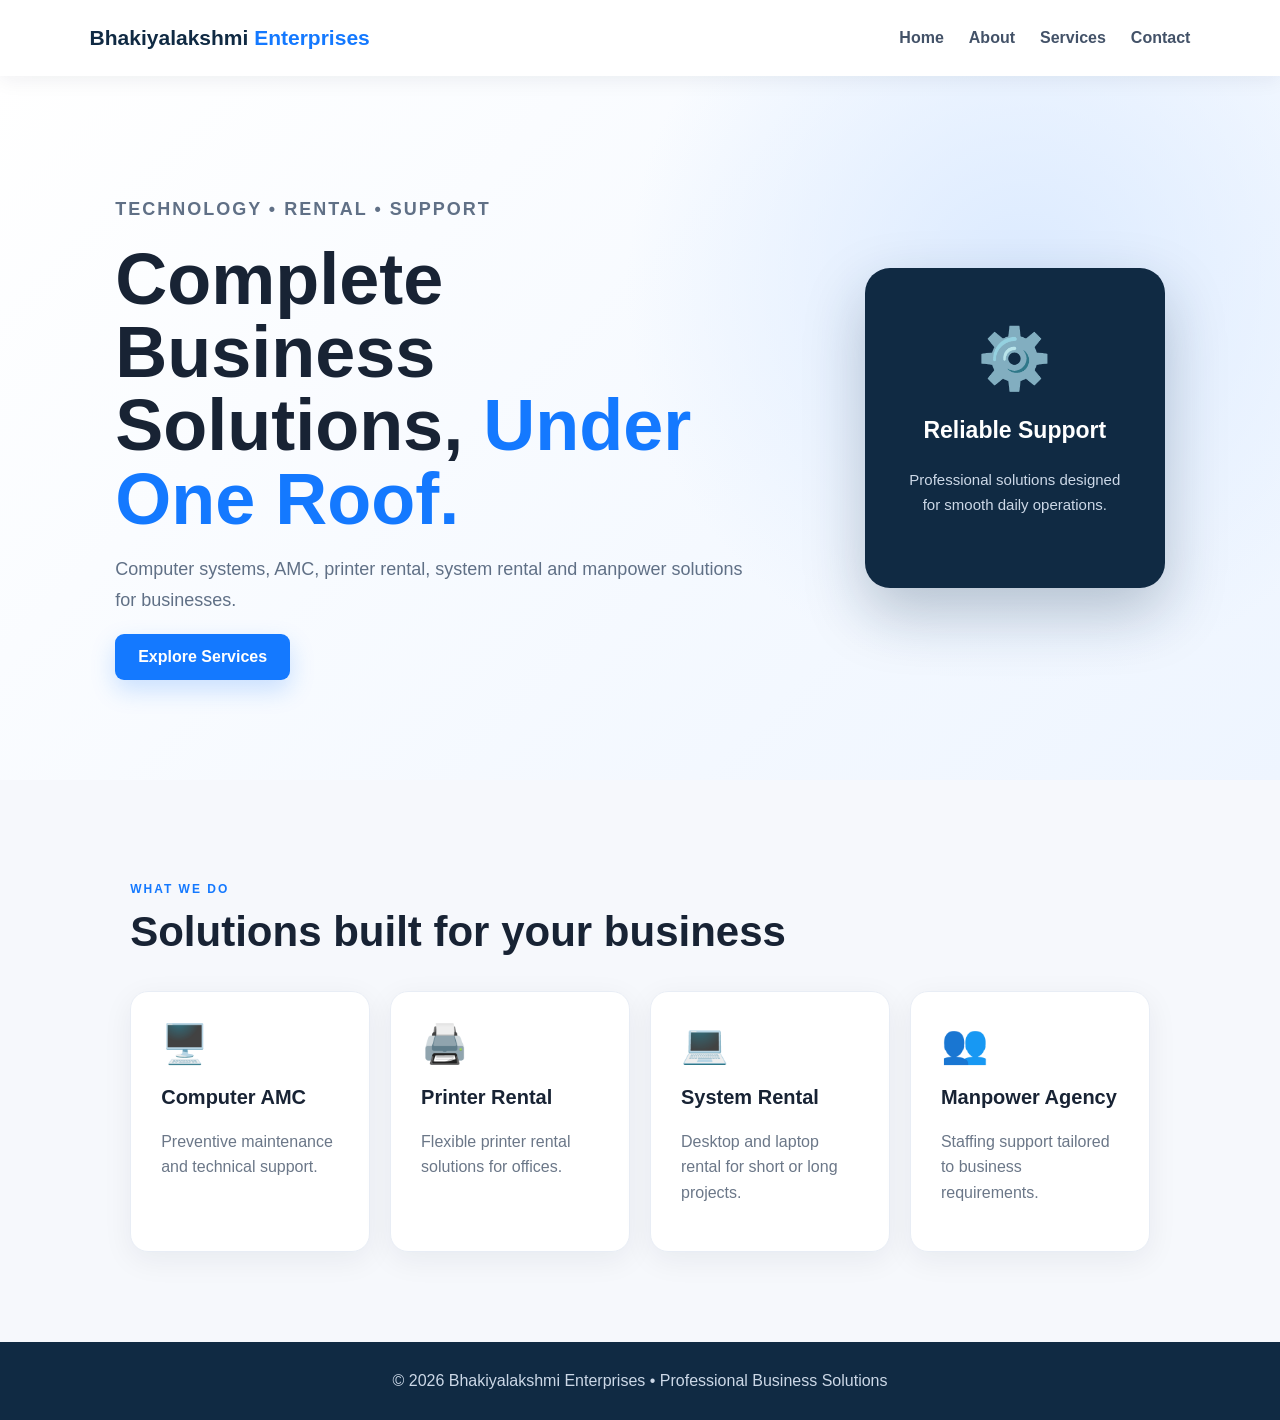
==== index.html @ 9bfa5f1c "Add files via upload" ====
<!DOCTYPE html>
<html lang="en"><head><meta charset="UTF-8"><meta name="viewport" content="width=device-width,initial-scale=1.0">
<title>Bhakiyalakshmi Enterprises | Business Solutions</title><link rel="stylesheet" href="style.css"></head>
<body>
<nav><div class="logo">Bhakiyalakshmi <span>Enterprises</span></div><div class="links">
<a href="index.html">Home</a><a href="about.html">About</a><a href="services.html">Services</a><a href="contact.html">Contact</a></div></nav>
<section class="hero"><div class="hero-text"><p class="eyebrow">TECHNOLOGY • RENTAL • SUPPORT</p><h1>Complete Business Solutions, <span>Under One Roof.</span></h1>
<p>Computer systems, AMC, printer rental, system rental and manpower solutions for businesses.</p><a class="btn" href="services.html">Explore Services</a></div><div class="hero-card">⚙️<h3>Reliable Support</h3><p>Professional solutions designed for smooth daily operations.</p></div></section>
<section class="section"><p class="eyebrow">WHAT WE DO</p><h2>Solutions built for your business</h2><div class="grid">
<a class="service" href="computer-amc.html"><div>🖥️</div><h3>Computer AMC</h3><p>Preventive maintenance and technical support.</p></a>
<a class="service" href="printer-rental.html"><div>🖨️</div><h3>Printer Rental</h3><p>Flexible printer rental solutions for offices.</p></a>
<a class="service" href="system-rental.html"><div>💻</div><h3>System Rental</h3><p>Desktop and laptop rental for short or long projects.</p></a>
<a class="service" href="manpower.html"><div>👥</div><h3>Manpower Agency</h3><p>Staffing support tailored to business requirements.</p></a></div></section>
<footer>© 2026 Bhakiyalakshmi Enterprises • Professional Business Solutions</footer>
<script src="script.js"></script></body></html>
---- style.css ----
*{box-sizing:border-box}html{scroll-behavior:smooth}body{margin:0;font-family:Inter,Arial,sans-serif;color:#182334;background:#f6f8fc}nav{height:76px;display:flex;align-items:center;justify-content:space-between;padding:0 7%;background:#fff;position:sticky;top:0;z-index:5;box-shadow:0 3px 20px #17203312}.logo{font-size:21px;font-weight:800;color:#102a43}.logo span{color:#1479ff}.links{display:flex;gap:25px}.links a{text-decoration:none;color:#435268;font-weight:600}.links a:hover{color:#1479ff}.hero{min-height:650px;padding:100px 9%;display:flex;align-items:center;justify-content:space-between;background:radial-gradient(circle at 80% 30%,#dbeaff,transparent 35%),linear-gradient(135deg,#fff,#eef5ff);overflow:hidden}.hero-text{max-width:650px;animation:up .8s ease}.eyebrow{letter-spacing:2px;font-size:12px;font-weight:800;color:#1479ff}.hero h1,.page h1{font-size:clamp(42px,6vw,72px);line-height:1.02;margin:15px 0}.hero h1 span{color:#1479ff}.hero p,.page>p{font-size:18px;line-height:1.7;color:#607086}.btn{display:inline-block;background:#1479ff;color:white;padding:14px 23px;border-radius:9px;text-decoration:none;font-weight:700;box-shadow:0 10px 25px #1479ff35;transition:.25s}.btn:hover{transform:translateY(-3px)}.hero-card{width:300px;padding:55px 35px;border-radius:25px;background:#102a43;color:#fff;box-shadow:0 25px 60px #102a4340;animation:float 3s ease-in-out infinite;text-align:center;font-size:60px}.hero-card h3{font-size:23px}.hero-card p{font-size:15px;color:#ccd8e7}.section,.page{padding:90px 9%;max-width:1250px;margin:auto}.section h2{font-size:42px;margin-top:5px}.grid{display:grid;grid-template-columns:repeat(4,1fr);gap:20px;margin-top:35px}.service{background:#fff;padding:30px;border-radius:18px;text-decoration:none;color:inherit;box-shadow:0 8px 30px #17203310;transition:.3s;border:1px solid #e8edf5}.service:hover{transform:translateY(-8px);box-shadow:0 20px 45px #1479ff20}.service div{font-size:38px}.service h3{font-size:20px}.service p{color:#6b7788;line-height:1.6}.detail{min-height:calc(100vh - 76px);padding:90px 10%;display:grid;grid-template-columns:1fr 1.3fr;gap:70px;align-items:center}.detail h1{font-size:54px;line-height:1.05}.detail p,.detail li{font-size:18px;line-height:1.8;color:#64748b}.visual{height:380px;border-radius:30px;background:linear-gradient(145deg,#102a43,#1479ff);display:grid;place-items:center;font-size:130px;box-shadow:0 30px 70px #102a4335;animation:float 3s ease-in-out infinite}.highlight,.contact-box{margin-top:35px;padding:30px;border-radius:18px;background:#fff;box-shadow:0 10px 35px #17203310}.highlight h2{margin-top:0}footer{text-align:center;padding:30px;background:#102a43;color:#ccd8e7}@keyframes up{from{opacity:0;transform:translateY(30px)}to{opacity:1;transform:none}}@keyframes float{50%{transform:translateY(-12px)}}@media(max-width:800px){.links{gap:10px;font-size:13px}.hero,.detail{display:block;padding:70px 7%}.hero-card{margin:50px auto 0}.grid{grid-template-columns:1fr 1fr}.detail .visual{margin-bottom:45px;height:280px}.detail h1{font-size:42px}}@media(max-width:500px){nav{padding:0 4%;}.logo{font-size:16px}.links{gap:8px;font-size:11px}.grid{grid-template-columns:1fr}.hero h1,.page h1{font-size:43px}}
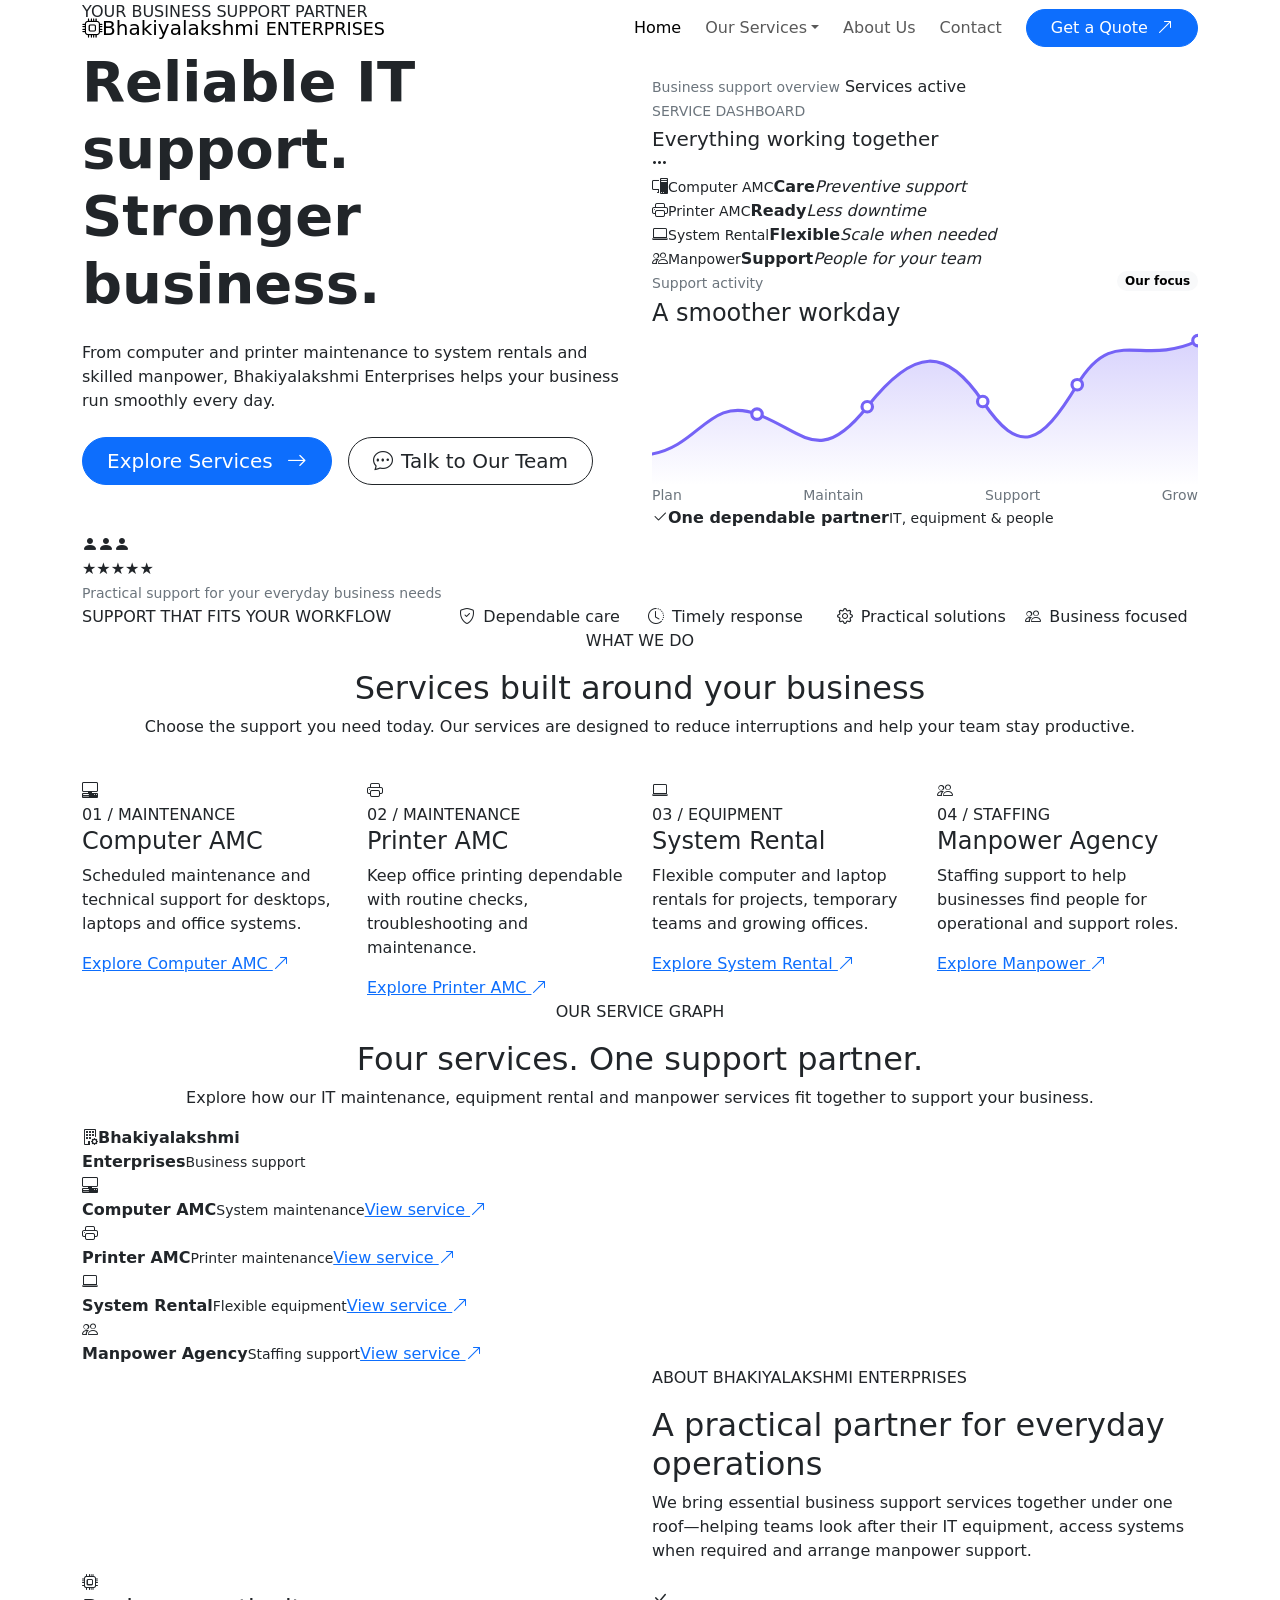
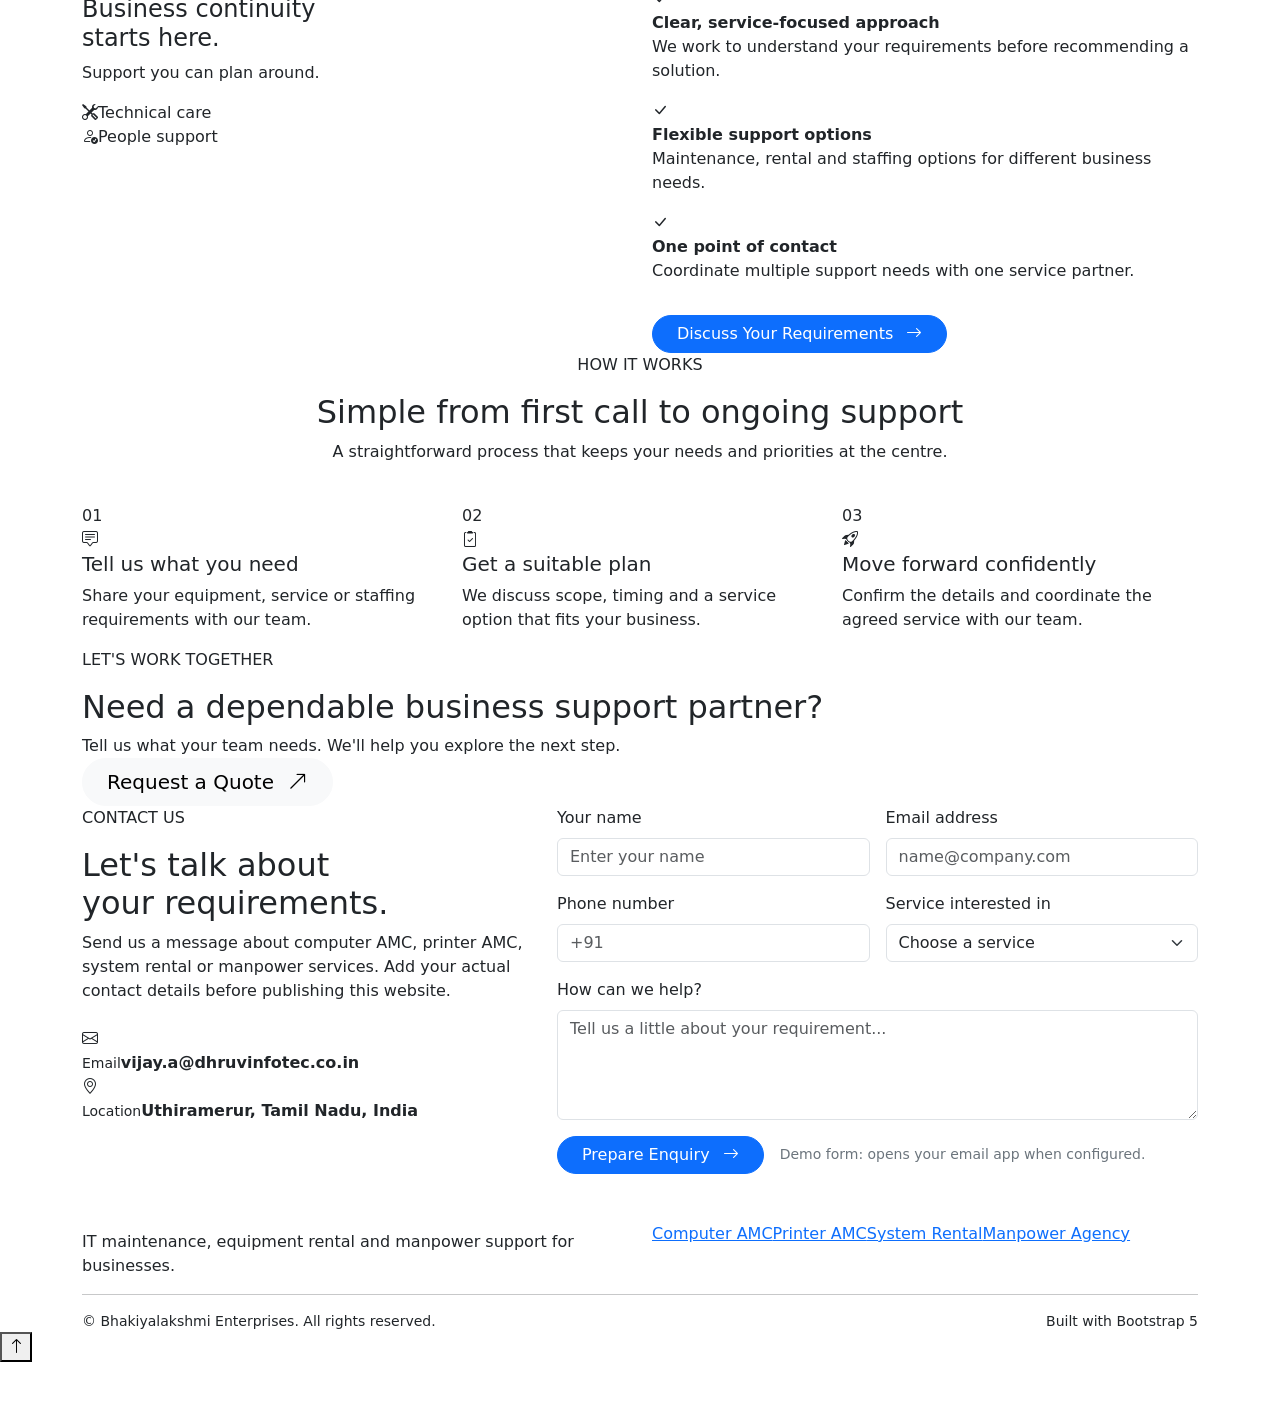
==== commit 92cff2cf: "Refactor index.html for Bootstrap and SEO improvements Updated the HTML structure to include Bootstr" ====
--- a/index.html
+++ b/index.html
@@ -1,15 +1,159 @@
-<!DOCTYPE html>
-<html lang="en"><head><meta charset="UTF-8"><meta name="viewport" content="width=device-width,initial-scale=1.0">
-<title>Bhakiyalakshmi Enterprises | Business Solutions</title><link rel="stylesheet" href="style.css"></head>
+<!doctype html>
+<html lang="en">
+<head>
+  <meta charset="utf-8">
+  <meta name="viewport" content="width=device-width, initial-scale=1">
+  <meta name="description" content="Bhakiyalakshmi Enterprises provides computer AMC, printer AMC, system rental and manpower agency services for businesses.">
+  <title>Bhakiyalakshmi Enterprises | IT & Business Support</title>
+  <link href="https://cdn.jsdelivr.net/npm/bootstrap@5.3.3/dist/css/bootstrap.min.css" rel="stylesheet">
+  <link href="https://cdn.jsdelivr.net/npm/bootstrap-icons@1.11.3/font/bootstrap-icons.min.css" rel="stylesheet">
+  <link href="assets/style.css" rel="stylesheet">
+</head>
 <body>
-<nav><div class="logo">Bhakiyalakshmi <span>Enterprises</span></div><div class="links">
-<a href="index.html">Home</a><a href="about.html">About</a><a href="services.html">Services</a><a href="contact.html">Contact</a></div></nav>
-<section class="hero"><div class="hero-text"><p class="eyebrow">TECHNOLOGY • RENTAL • SUPPORT</p><h1>Complete Business Solutions, <span>Under One Roof.</span></h1>
-<p>Computer systems, AMC, printer rental, system rental and manpower solutions for businesses.</p><a class="btn" href="services.html">Explore Services</a></div><div class="hero-card">⚙️<h3>Reliable Support</h3><p>Professional solutions designed for smooth daily operations.</p></div></section>
-<section class="section"><p class="eyebrow">WHAT WE DO</p><h2>Solutions built for your business</h2><div class="grid">
-<a class="service" href="computer-amc.html"><div>🖥️</div><h3>Computer AMC</h3><p>Preventive maintenance and technical support.</p></a>
-<a class="service" href="printer-rental.html"><div>🖨️</div><h3>Printer Rental</h3><p>Flexible printer rental solutions for offices.</p></a>
-<a class="service" href="system-rental.html"><div>💻</div><h3>System Rental</h3><p>Desktop and laptop rental for short or long projects.</p></a>
-<a class="service" href="manpower.html"><div>👥</div><h3>Manpower Agency</h3><p>Staffing support tailored to business requirements.</p></a></div></section>
-<footer>© 2026 Bhakiyalakshmi Enterprises • Professional Business Solutions</footer>
-<script src="script.js"></script></body></html>+<nav class="navbar navbar-expand-lg navbar-light fixed-top nav-glass">
+  <div class="container">
+    <a class="navbar-brand brand-mark" href="index.html"><span class="brand-icon"><i class="bi bi-cpu"></i></span><span>Bhakiyalakshmi <small>ENTERPRISES</small></span></a>
+    <button class="navbar-toggler" type="button" data-bs-toggle="collapse" data-bs-target="#mainNav" aria-label="Toggle navigation"><span class="navbar-toggler-icon"></span></button>
+    <div class="collapse navbar-collapse" id="mainNav">
+      <ul class="navbar-nav ms-auto align-items-lg-center gap-lg-2">
+        <li class="nav-item"><a class="nav-link active" href="index.html">Home</a></li>
+        <li class="nav-item dropdown"><a class="nav-link dropdown-toggle" href="#services" data-bs-toggle="dropdown">Our Services</a>
+          <ul class="dropdown-menu shadow border-0">
+            <li><a class="dropdown-item" href="computer-amc.html">Computer AMC</a></li>
+            <li><a class="dropdown-item" href="printer-amc.html">Printer AMC</a></li>
+            <li><a class="dropdown-item" href="system-rental.html">System Rental</a></li>
+            <li><a class="dropdown-item" href="manpower-agency.html">Manpower Agency</a></li>
+            <li><a class="dropdown-item" href="#service-graph">Service Graph</a></li>
+          </ul>
+        </li>
+        <li class="nav-item"><a class="nav-link" href="#about">About Us</a></li>
+        <li class="nav-item"><a class="nav-link" href="contact.html">Contact</a></li>
+        <li class="nav-item ms-lg-2"><a class="btn btn-primary rounded-pill px-4" href="#contact">Get a Quote <i class="bi bi-arrow-up-right ms-1"></i></a></li>
+      </ul>
+    </div>
+  </div>
+</nav>
+
+<header class="hero-section">
+  <div class="hero-orb orb-one"></div><div class="hero-orb orb-two"></div>
+  <div class="container position-relative">
+    <div class="row align-items-center gy-5">
+      <div class="col-lg-6 reveal">
+        <span class="eyebrow"><span class="pulse-dot"></span> YOUR BUSINESS SUPPORT PARTNER</span>
+        <h1 class="display-4 fw-bold mt-4">Reliable IT support.<br><span class="gradient-text">Stronger business.</span></h1>
+        <p class="hero-copy mt-4">From computer and printer maintenance to system rentals and skilled manpower, Bhakiyalakshmi Enterprises helps your business run smoothly every day.</p>
+        <div class="d-flex flex-wrap gap-3 mt-4">
+          <a class="btn btn-primary btn-lg rounded-pill px-4" href="#services">Explore Services <i class="bi bi-arrow-right ms-2"></i></a>
+          <a class="btn btn-outline-dark btn-lg rounded-pill px-4" href="#contact"><i class="bi bi-chat-dots me-2"></i>Talk to Our Team</a>
+        </div>
+        <div class="hero-proof mt-5">
+          <div class="proof-avatars"><span><i class="bi bi-person-fill"></i></span><span><i class="bi bi-person-fill"></i></span><span><i class="bi bi-person-fill"></i></span></div>
+          <div><div class="stars">★★★★★</div><small class="text-secondary">Practical support for your everyday business needs</small></div>
+        </div>
+      </div>
+      <div class="col-lg-6 reveal reveal-delay">
+        <div class="hero-visual">
+          <div class="visual-top"><span class="window-dots"><i></i><i></i><i></i></span><span class="small text-secondary">Business support overview</span><span class="status-pill"><span></span> Services active</span></div>
+          <div class="visual-main">
+            <div class="visual-heading"><div><small class="text-secondary">SERVICE DASHBOARD</small><h5 class="mt-1 mb-0">Everything working together</h5></div><span class="round-icon"><i class="bi bi-three-dots"></i></span></div>
+            <div class="mini-stats">
+              <div class="mini-stat purple"><span><i class="bi bi-pc-display"></i></span><small>Computer AMC</small><strong>Care</strong><em>Preventive support</em></div>
+              <div class="mini-stat pink"><span><i class="bi bi-printer"></i></span><small>Printer AMC</small><strong>Ready</strong><em>Less downtime</em></div>
+              <div class="mini-stat orange"><span><i class="bi bi-laptop"></i></span><small>System Rental</small><strong>Flexible</strong><em>Scale when needed</em></div>
+              <div class="mini-stat blue"><span><i class="bi bi-people"></i></span><small>Manpower</small><strong>Support</strong><em>People for your team</em></div>
+            </div>
+            <div class="chart-card">
+              <div class="d-flex justify-content-between align-items-start"><div><small class="text-secondary">Support activity</small><h4 class="mt-1 mb-0">A smoother workday</h4></div><span class="badge rounded-pill text-bg-light">Our focus</span></div>
+              <svg class="activity-chart" viewBox="0 0 520 150" role="img" aria-label="Decorative service activity chart">
+                <defs><linearGradient id="area" x1="0" x2="0" y1="0" y2="1"><stop offset="0" stop-color="#7563f6" stop-opacity=".28"/><stop offset="1" stop-color="#7563f6" stop-opacity="0"/></linearGradient></defs>
+                <path d="M0 120 C45 112 55 65 100 82 S160 132 205 75 S280 18 315 70 S370 112 405 54 S465 38 520 12 L520 150 L0 150Z" fill="url(#area)"/>
+                <path d="M0 120 C45 112 55 65 100 82 S160 132 205 75 S280 18 315 70 S370 112 405 54 S465 38 520 12" fill="none" stroke="#7563f6" stroke-width="3" stroke-linecap="round"/>
+                <g fill="#fff" stroke="#7563f6" stroke-width="3"><circle cx="100" cy="82" r="5"/><circle cx="205" cy="75" r="5"/><circle cx="315" cy="70" r="5"/><circle cx="405" cy="54" r="5"/><circle cx="520" cy="12" r="5"/></g>
+              </svg>
+              <div class="d-flex justify-content-between small text-secondary"><span>Plan</span><span>Maintain</span><span>Support</span><span>Grow</span></div>
+            </div>
+          </div>
+          <div class="floating-note"><span class="note-icon"><i class="bi bi-check2"></i></span><span><strong>One dependable partner</strong><small>IT, equipment & people</small></span></div>
+        </div>
+      </div>
+    </div>
+  </div>
+</header>
+
+<section class="trust-strip">
+  <div class="container"><div class="row align-items-center g-3 text-center text-md-start">
+    <div class="col-md-4"><span class="trust-label">SUPPORT THAT FITS YOUR WORKFLOW</span></div>
+    <div class="col-6 col-md-2"><i class="bi bi-shield-check me-2"></i>Dependable care</div>
+    <div class="col-6 col-md-2"><i class="bi bi-clock-history me-2"></i>Timely response</div>
+    <div class="col-6 col-md-2"><i class="bi bi-gear me-2"></i>Practical solutions</div>
+    <div class="col-6 col-md-2"><i class="bi bi-people me-2"></i>Business focused</div>
+  </div></div>
+</section>
+
+<section class="section-pad" id="services">
+  <div class="container">
+    <div class="section-heading text-center reveal"><span class="eyebrow">WHAT WE DO</span><h2 class="section-title mt-3">Services built around <span class="gradient-text">your business</span></h2><p class="section-subtitle mx-auto">Choose the support you need today. Our services are designed to reduce interruptions and help your team stay productive.</p></div>
+    <div class="row g-4 mt-3">
+      <div class="col-md-6 col-xl-3 reveal"><article class="service-card h-100"><div class="service-icon icon-purple"><i class="bi bi-pc-display-horizontal"></i></div><span class="service-number">01 / MAINTENANCE</span><h4>Computer AMC</h4><p>Scheduled maintenance and technical support for desktops, laptops and office systems.</p><a href="computer-amc.html" class="service-link">Explore Computer AMC <i class="bi bi-arrow-up-right"></i></a><div class="card-glow"></div></article></div>
+      <div class="col-md-6 col-xl-3 reveal reveal-delay-1"><article class="service-card h-100"><div class="service-icon icon-pink"><i class="bi bi-printer"></i></div><span class="service-number">02 / MAINTENANCE</span><h4>Printer AMC</h4><p>Keep office printing dependable with routine checks, troubleshooting and maintenance.</p><a href="printer-amc.html" class="service-link">Explore Printer AMC <i class="bi bi-arrow-up-right"></i></a><div class="card-glow"></div></article></div>
+      <div class="col-md-6 col-xl-3 reveal reveal-delay-2"><article class="service-card h-100"><div class="service-icon icon-orange"><i class="bi bi-laptop"></i></div><span class="service-number">03 / EQUIPMENT</span><h4>System Rental</h4><p>Flexible computer and laptop rentals for projects, temporary teams and growing offices.</p><a href="system-rental.html" class="service-link">Explore System Rental <i class="bi bi-arrow-up-right"></i></a><div class="card-glow"></div></article></div>
+      <div class="col-md-6 col-xl-3 reveal reveal-delay-3"><article class="service-card h-100"><div class="service-icon icon-blue"><i class="bi bi-people"></i></div><span class="service-number">04 / STAFFING</span><h4>Manpower Agency</h4><p>Staffing support to help businesses find people for operational and support roles.</p><a href="manpower-agency.html" class="service-link">Explore Manpower <i class="bi bi-arrow-up-right"></i></a><div class="card-glow"></div></article></div>
+    </div>
+  </div>
+</section>
+
+
+<section class="section-pad service-map-section" id="service-graph">
+  <div class="container">
+    <div class="section-heading text-center reveal">
+      <span class="eyebrow">OUR SERVICE GRAPH</span>
+      <h2 class="section-title mt-3">Four services. <span class="gradient-text">One support partner.</span></h2>
+      <p class="section-subtitle mx-auto">Explore how our IT maintenance, equipment rental and manpower services fit together to support your business.</p>
+    </div>
+    <div class="service-map reveal">
+      <div class="map-center-node"><span><i class="bi bi-building-gear"></i></span><strong>Bhakiyalakshmi<br>Enterprises</strong><small>Business support</small></div>
+      <div class="map-branch branch-one"><span class="map-line"></span><article><span class="map-node-icon icon-purple"><i class="bi bi-pc-display-horizontal"></i></span><div><strong>Computer AMC</strong><small>System maintenance</small><a href="computer-amc.html">View service <i class="bi bi-arrow-up-right"></i></a></div></article></div>
+      <div class="map-branch branch-two"><span class="map-line"></span><article><span class="map-node-icon icon-pink"><i class="bi bi-printer"></i></span><div><strong>Printer AMC</strong><small>Printer maintenance</small><a href="printer-amc.html">View service <i class="bi bi-arrow-up-right"></i></a></div></article></div>
+      <div class="map-branch branch-three"><span class="map-line"></span><article><span class="map-node-icon icon-orange"><i class="bi bi-laptop"></i></span><div><strong>System Rental</strong><small>Flexible equipment</small><a href="system-rental.html">View service <i class="bi bi-arrow-up-right"></i></a></div></article></div>
+      <div class="map-branch branch-four"><span class="map-line"></span><article><span class="map-node-icon icon-blue"><i class="bi bi-people"></i></span><div><strong>Manpower Agency</strong><small>Staffing support</small><a href="manpower-agency.html">View service <i class="bi bi-arrow-up-right"></i></a></div></article></div>
+    </div>
+  </div>
+</section>
+
+<section class="section-pad soft-section" id="about">
+  <div class="container"><div class="row align-items-center gy-5">
+    <div class="col-lg-6 reveal"><div class="about-visual"><div class="about-grid"></div><div class="about-center"><span class="about-logo"><i class="bi bi-cpu"></i></span><h4>Business continuity<br>starts here.</h4><p>Support you can plan around.</p></div><div class="about-float float-a"><i class="bi bi-tools"></i><span>Technical care</span></div><div class="about-float float-b"><i class="bi bi-person-check"></i><span>People support</span></div></div></div>
+    <div class="col-lg-6 reveal reveal-delay"><span class="eyebrow">ABOUT BHAKIYALAKSHMI ENTERPRISES</span><h2 class="section-title mt-3">A practical partner for <span class="gradient-text">everyday operations</span></h2><p class="section-subtitle">We bring essential business support services together under one roof—helping teams look after their IT equipment, access systems when required and arrange manpower support.</p>
+      <div class="feature-list mt-4"><div><span class="feature-check"><i class="bi bi-check-lg"></i></span><div><strong>Clear, service-focused approach</strong><p>We work to understand your requirements before recommending a solution.</p></div></div><div><span class="feature-check"><i class="bi bi-check-lg"></i></span><div><strong>Flexible support options</strong><p>Maintenance, rental and staffing options for different business needs.</p></div></div><div><span class="feature-check"><i class="bi bi-check-lg"></i></span><div><strong>One point of contact</strong><p>Coordinate multiple support needs with one service partner.</p></div></div></div>
+      <a href="#contact" class="btn btn-primary rounded-pill px-4 mt-3">Discuss Your Requirements <i class="bi bi-arrow-right ms-2"></i></a>
+    </div>
+  </div></div>
+</section>
+
+<section class="section-pad">
+  <div class="container"><div class="section-heading text-center reveal"><span class="eyebrow">HOW IT WORKS</span><h2 class="section-title mt-3">Simple from first call to <span class="gradient-text">ongoing support</span></h2><p class="section-subtitle mx-auto">A straightforward process that keeps your needs and priorities at the centre.</p></div>
+    <div class="row g-4 mt-3 process-row">
+      <div class="col-md-4 reveal"><div class="process-card"><span class="process-count">01</span><div class="process-icon"><i class="bi bi-chat-square-text"></i></div><h5>Tell us what you need</h5><p>Share your equipment, service or staffing requirements with our team.</p></div></div>
+      <div class="col-md-4 reveal reveal-delay-1"><div class="process-card"><span class="process-count">02</span><div class="process-icon"><i class="bi bi-clipboard2-check"></i></div><h5>Get a suitable plan</h5><p>We discuss scope, timing and a service option that fits your business.</p></div></div>
+      <div class="col-md-4 reveal reveal-delay-2"><div class="process-card"><span class="process-count">03</span><div class="process-icon"><i class="bi bi-rocket-takeoff"></i></div><h5>Move forward confidently</h5><p>Confirm the details and coordinate the agreed service with our team.</p></div></div>
+    </div>
+  </div>
+</section>
+
+<section class="cta-band"><div class="container"><div class="cta-inner reveal"><div><span class="eyebrow eyebrow-light">LET'S WORK TOGETHER</span><h2 class="mt-3 mb-2">Need a dependable business support partner?</h2><p class="mb-0">Tell us what your team needs. We'll help you explore the next step.</p></div><a href="#contact" class="btn btn-light btn-lg rounded-pill px-4">Request a Quote <i class="bi bi-arrow-up-right ms-2"></i></a></div></div></section>
+
+<section class="section-pad contact-section" id="contact">
+  <div class="container"><div class="row gy-5">
+    <div class="col-lg-5 reveal"><span class="eyebrow">CONTACT US</span><h2 class="section-title mt-3">Let's talk about<br><span class="gradient-text">your requirements.</span></h2><p class="section-subtitle">Send us a message about computer AMC, printer AMC, system rental or manpower services. Add your actual contact details before publishing this website.</p>
+      <div class="contact-info mt-4"><div class="contact-info-icon"><i class="bi bi-envelope"></i></div><div><small>Email</small><strong>vijay.a@dhruvinfotec.co.in</strong></div></div>
+      <div class="contact-info"><div class="contact-info-icon"><i class="bi bi-geo-alt"></i></div><div><small>Location</small><strong>Uthiramerur, Tamil Nadu, India</strong></div></div>
+    </div>
+    <div class="col-lg-7 reveal reveal-delay"><form class="contact-form" id="contactForm"><div class="row g-3"><div class="col-md-6"><label class="form-label" for="name">Your name</label><input class="form-control" id="name" name="name" placeholder="Enter your name" required></div><div class="col-md-6"><label class="form-label" for="email">Email address</label><input class="form-control" type="email" id="email" name="email" placeholder="name@company.com" required></div><div class="col-md-6"><label class="form-label" for="phone">Phone number</label><input class="form-control" id="phone" name="phone" placeholder="+91" required></div><div class="col-md-6"><label class="form-label" for="service">Service interested in</label><select class="form-select" id="service" name="service" required><option value="">Choose a service</option><option>Computer AMC</option><option>Printer AMC</option><option>System Rental</option><option>Manpower Agency</option><option>Multiple services</option></select></div><div class="col-12"><label class="form-label" for="message">How can we help?</label><textarea class="form-control" id="message" name="message" rows="4" placeholder="Tell us a little about your requirement..." required></textarea></div><div class="col-12 d-flex flex-wrap align-items-center gap-3"><button class="btn btn-primary rounded-pill px-4" type="submit">Prepare Enquiry <i class="bi bi-arrow-right ms-2"></i></button><small class="text-secondary">Demo form: opens your email app when configured.</small></div></div><div class="form-feedback mt-3" id="formFeedback" role="status"></div></form></div>
+  </div></div>
+</section>
+
+<footer class="site-footer"><div class="container"><div class="row gy-4 align-items-center"><div class="col-lg-6"><a class="navbar-brand brand-mark text-white" href="index.html"><span class="brand-icon"><i class="bi bi-cpu"></i></span><span>Bhakiyalakshmi <small>ENTERPRISES</small></span></a><p class="footer-copy mt-3 mb-0">IT maintenance, equipment rental and manpower support for businesses.</p></div><div class="col-lg-6"><div class="footer-links"><a href="computer-amc.html">Computer AMC</a><a href="printer-amc.html">Printer AMC</a><a href="system-rental.html">System Rental</a><a href="manpower-agency.html">Manpower Agency</a></div></div></div><hr><div class="d-flex flex-wrap justify-content-between gap-2 small footer-bottom"><span>© <span id="year"></span> Bhakiyalakshmi Enterprises. All rights reserved.</span><span>Built with Bootstrap 5</span></div></div></footer>
+<button id="backToTop" class="back-to-top" aria-label="Back to top"><i class="bi bi-arrow-up"></i></button>
+<script src="https://cdn.jsdelivr.net/npm/bootstrap@5.3.3/dist/js/bootstrap.bundle.min.js"></script>
+<script src="assets/script.js"></script>
+</body></html>
